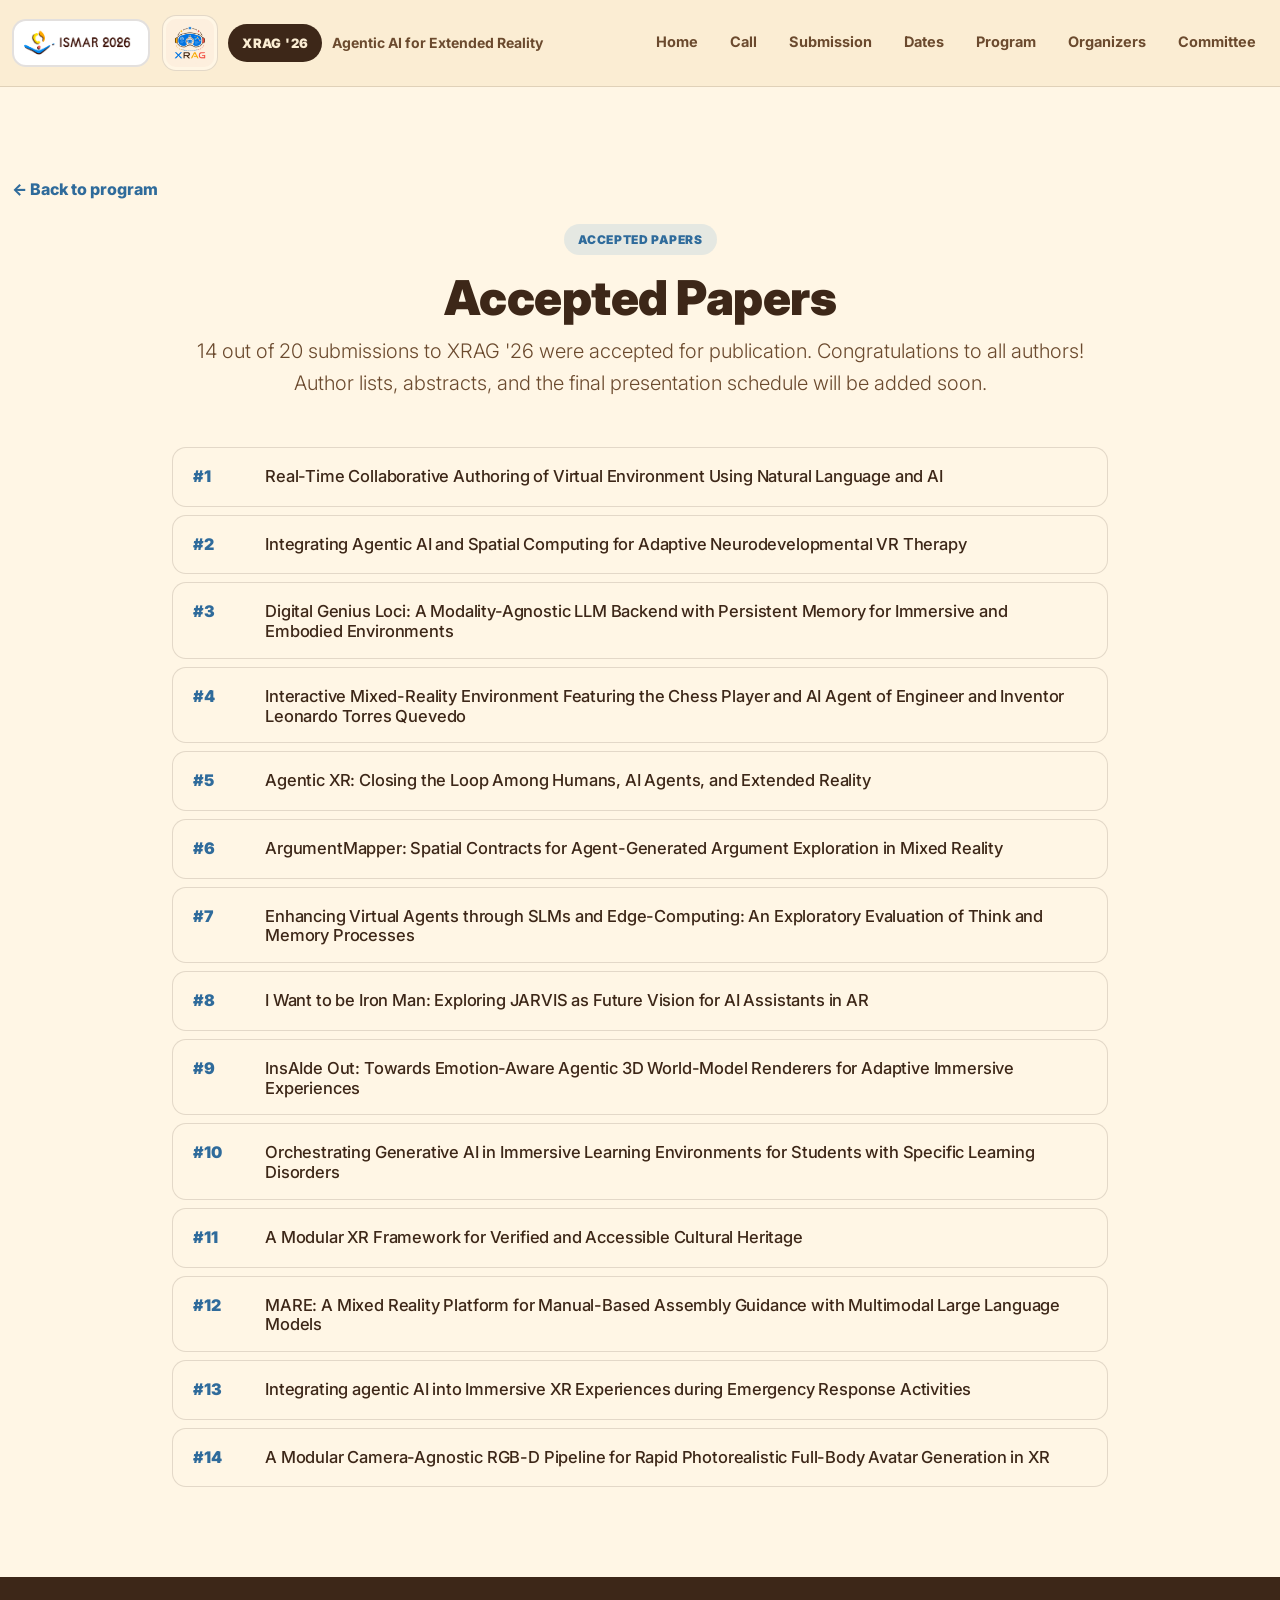
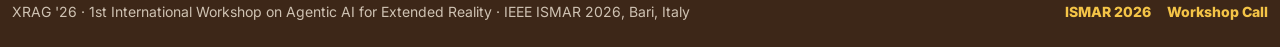
==== accepted-papers.html @ 52663f92 "update accepted papers page" ====
<!doctype html>
<html lang="en">
  <head>
    <meta charset="utf-8">
    <meta name="viewport" content="width=device-width, initial-scale=1">
    <meta name="description" content="XRAG '26 accepted papers.">
    <title>XRAG '26 — Accepted Papers</title>

    <link rel="icon"          type="image/png" href="assets/icon.png">
    <link rel="apple-touch-icon"                href="assets/icon.png">
    <link rel="shortcut icon" type="image/png" href="assets/icon.png">

    <link rel="preconnect" href="https://fonts.googleapis.com">
    <link rel="preconnect" href="https://fonts.gstatic.com" crossorigin>
    <link href="https://fonts.googleapis.com/css2?family=Inter:wght@400;500;700;800;900&display=swap" rel="stylesheet">

    <!-- Bootstrap 5 -->
    <link href="https://cdn.jsdelivr.net/npm/bootstrap@5.3.8/dist/css/bootstrap.min.css"
          rel="stylesheet"
          integrity="sha384-sRIl4kxILFvY47J16cr9ZwB07vP4J8+LH7qKQnuqkuIAvNWLzeN8tE5YBujZqJLB"
          crossorigin="anonymous">

    <link rel="stylesheet" href="styles.css">
  </head>
  <body data-nav-root="index.html">

    <!-- ============ NAVBAR ============ -->
    <nav class="navbar navbar-expand-lg sticky-top site-header">
      <div class="container-xxl">
        <a class="ismar-logo" href="https://www.ieeeismar.net/2026/" target="_blank" rel="noopener" aria-label="IEEE ISMAR 2026">
          <img src="assets/ismar2026.png" alt="ISMAR 2026">
        </a>
        <a class="navbar-brand brand" href="index.html#home">
          <img src="assets/icon.png" alt="" class="brand-icon" aria-hidden="true">
          <span class="brand-mark" data-bind="workshop.shortName">XRAG '26</span>
          <span class="brand-text d-none d-md-inline" data-bind="workshop.subtitle">Agentic AI for Extended Reality</span>
        </a>
        <button class="navbar-toggler" type="button"
                data-bs-toggle="collapse" data-bs-target="#siteNav"
                aria-controls="siteNav" aria-expanded="false" aria-label="Toggle navigation">
          <span class="navbar-toggler-icon"></span>
        </button>
        <div class="collapse navbar-collapse justify-content-lg-end" id="siteNav">
          <ul class="navbar-nav align-items-lg-center gap-lg-2" data-slot="nav"></ul>
        </div>
      </div>
    </nav>

    <main>
      <!-- ============ ACCEPTED PAPERS ============ -->
      <section id="accepted-papers" class="block paper">
        <div class="container-xxl">
          <a class="back-link" href="index.html#program" data-bind="acceptedPapers.backLabel">← Back to program</a>

          <div class="section-head text-center mx-auto mb-4 mb-md-5">
            <p class="section-kicker" data-bind="acceptedPapers.kicker">Accepted Papers</p>
            <h1 class="display-5 fw-black" data-bind="acceptedPapers.title"></h1>
            <p class="lead text-muted-ink" data-bind="acceptedPapers.intro"></p>
          </div>

          <div class="row justify-content-center">
            <div class="col-lg-9">
              <div class="papers-list d-grid gap-2" data-slot="acceptedPapers"></div>
            </div>
          </div>
        </div>
      </section>
    </main>

    <footer class="footer">
      <div class="container-xxl d-flex flex-column flex-md-row justify-content-between align-items-center gap-2">
        <p class="mb-0" data-bind="footer.text"></p>
        <div class="d-flex flex-wrap gap-3" data-slot="footerLinks"></div>
      </div>
    </footer>

    <script src="https://cdn.jsdelivr.net/npm/bootstrap@5.3.8/dist/js/bootstrap.bundle.min.js"
            integrity="sha384-FKyoEForCGlyvwx9Hj09JcYn3nv7wiPVlz7YYwJrWVcXK/BmnVDxM+D2scQbITxI"
            crossorigin="anonymous"></script>
    <script src="app.js"></script>
  </body>
</html>
---- styles.css ----
/* =========================================================
   XRAG '26 — theme layer on top of Bootstrap 5
   Layout = Bootstrap utilities + grid. This file only adds
   colors, spacing tweaks, and component-specific cosmetics.
   ========================================================= */

:root {
  --cream:        #fbedd3;
  --cream-deep:   #f7e3be;
  --paper:        #fff6e5;
  --ink:          #3d2718;
  --ink-soft:     #6b4a2e;
  --muted:        #8a6f55;
  --line:         rgba(61, 39, 24, 0.14);

  --blue:         #4a95cc;
  --blue-deep:    #2f6b9b;
  --red:          #e55b4a;
  --red-deep:     #c63a2b;
  --yellow:       #f4c447;
  --orange:       #e89146;

  --shadow:       0 24px 60px rgba(61, 39, 24, 0.14);
  --shadow-soft:  0 12px 30px rgba(61, 39, 24, 0.08);
  --radius:       22px;
  --radius-sm:    14px;

  /* Bootstrap overrides */
  --bs-body-bg:          var(--cream);
  --bs-body-color:       var(--ink);
  --bs-body-font-family: Inter, ui-sans-serif, system-ui, -apple-system, BlinkMacSystemFont, "Segoe UI", sans-serif;
  --bs-link-color:       var(--blue-deep);
  --bs-link-hover-color: var(--red-deep);
  --bs-border-color:     var(--line);
  --bs-border-radius:    var(--radius-sm);
  --bs-border-radius-lg: var(--radius);
}

body {
  background: var(--cream);
  color: var(--ink);
  line-height: 1.6;
}

h1, h2, h3, h4 { color: var(--ink); letter-spacing: -0.01em; }
.fw-black { font-weight: 900; }
.text-muted-ink { color: var(--ink-soft) !important; }
.text-accent    { color: var(--red-deep); }

/* === NAVBAR =========================================== */
.site-header {
  background: rgba(251, 237, 211, 0.94);
  backdrop-filter: blur(14px);
  border-bottom: 1px solid var(--line);
  padding: 10px 0;
}

.brand { display: inline-flex; align-items: center; gap: 10px; text-decoration: none; }

.ismar-logo {
  display: inline-flex;
  align-items: center;
  margin-right: 12px;
  width: 11%;
  min-width: 100px;
  max-width: 160px;
}

.ismar-logo img {
  width: 100%;
  height: auto;
  border-radius: 14px;
  background: #fff;
  border: 2px solid var(--line);
  padding: 5px 10px;
  object-fit: contain;
}

.brand-icon {
  width: 56px;
  height: 56px;
  border-radius: 14px;
  object-fit: contain;
  background: var(--paper);
  border: 1px solid var(--line);
  padding: 3px;
}

@media (max-width: 575.98px) {
  .brand-icon { width: 46px; height: 46px; border-radius: 12px; }
  .ismar-logo { margin-right: 8px; min-width: 84px; }
  .ismar-logo img { border-radius: 12px; padding: 4px 8px; }
}

.brand-mark {
  display: inline-grid;
  place-items: center;
  height: 38px;
  padding: 0 14px;
  border-radius: 999px;
  background: var(--ink);
  color: var(--cream);
  font-weight: 900;
  font-size: 13px;
  letter-spacing: 0.4px;
}

.brand-text { color: var(--ink-soft); font-weight: 700; font-size: 14px; }

.navbar-nav .nav-link {
  color: var(--ink-soft);
  font-weight: 700;
  font-size: 14.5px;
  padding: 8px 12px !important;
  border-bottom: 2px solid transparent;
  border-radius: 6px;
  transition: color 150ms, border-color 150ms, background 150ms;
}
.navbar-nav .nav-link:hover,
.navbar-nav .nav-link.active {
  color: var(--red-deep);
  border-bottom-color: var(--yellow);
}

.navbar-toggler {
  border-color: var(--line);
  padding: 6px 10px;
}
.navbar-toggler:focus { box-shadow: 0 0 0 .2rem rgba(74,149,204,.25); }

/* === HERO ============================================= */
.hero {
  position: relative;
  padding: clamp(80px, 11vw, 160px) 0 clamp(80px, 11vw, 160px);
  background: var(--cream);
  overflow: hidden;
  isolation: isolate;
  min-height: min(96vh, 880px);
  display: flex;
  align-items: center;
}

/* Banner image as full-opacity backdrop. The image already has an
   empty central area, so the hero text sits inside it without
   needing any fade / overlay. */
.hero-bg {
  position: absolute;
  inset: 0;
  z-index: 0;
  background-image: var(--hero-banner-url, url("assets/banner.png"));
  background-size: cover;
  background-position: center;
  background-repeat: no-repeat;
  pointer-events: none;
}

.hero-content { position: relative; z-index: 1; }

.hero-icon {
  display: block;
  width: clamp(96px, 11vw, 140px);
  height: auto;
  margin: 0 auto clamp(14px, 2vw, 22px);
  border-radius: 22px;
  background: var(--paper);
  border: 1px solid var(--line);
  padding: 6px;
  box-shadow: var(--shadow-soft);
}

@media (max-width: 575.98px) {
  .hero-icon { width: 84px; border-radius: 18px; padding: 5px; }
}

/* On tablet/mobile, take the banner out of the absolute backdrop
   and let it sit as a separate block at the top so it cannot overlap
   the text below it. */
@media (max-width: 991.98px) {
  .hero {
    display: block;
    padding: 0 0 clamp(36px, 7vw, 70px);
    min-height: auto;
    overflow: visible;
  }
  .hero-bg {
    position: relative;
    inset: auto;
    width: 100%;
    aspect-ratio: 16 / 9;
    background-size: contain;
    background-position: center;
    margin-bottom: clamp(18px, 4vw, 36px);
  }
  .hero .container-xxl {
    padding-left: clamp(14px, 4vw, 24px);
    padding-right: clamp(14px, 4vw, 24px);
  }
  /* Slightly tighter hero typography on mobile so it doesn't push to
     the edges of small screens */
  .hero h1 { font-size: clamp(40px, 12vw, 64px); }
  .hero .subtitle { font-size: clamp(18px, 4.5vw, 24px); }
  .hero .blurb { font-size: clamp(15px, 3.8vw, 18px); }
}

/* Even narrower phones — make the banner a bit more compact */
@media (max-width: 480px) {
  .hero-bg { aspect-ratio: 4 / 3; }
}

.eyebrow,
.section-kicker {
  display: inline-block;
  margin: 0 0 14px;
  padding: 6px 14px;
  border-radius: 999px;
  background: rgba(74, 149, 204, 0.14);
  color: var(--blue-deep);
  font-size: 12px;
  font-weight: 900;
  letter-spacing: 0.6px;
  text-transform: uppercase;
}

.hero h1 {
  line-height: 1.02;
  font-size: clamp(40px, 6vw, 84px);
  letter-spacing: -0.02em;
}

.hero .subtitle  { color: var(--red-deep); }
.hero .blurb     { color: var(--ink-soft); max-width: 780px; margin-left: auto; margin-right: auto; }

.snapshot span {
  padding: 8px 14px;
  border: 1px solid var(--line);
  border-radius: 999px;
  background: var(--paper);
  font-size: 13.5px;
  font-weight: 700;
  color: var(--ink);
}
.snapshot span b { color: var(--blue-deep); margin-right: 6px; font-weight: 800; }

/* Buttons (extend Bootstrap) */
.btn-xrag {
  display: inline-flex;
  align-items: center;
  justify-content: center;
  min-height: 46px;
  padding: 0 22px;
  border-radius: 999px;
  font-weight: 800;
  text-decoration: none;
  border: 1px solid transparent;
  transition: transform 160ms, box-shadow 160ms, background 160ms, color 160ms;
}
.btn-xrag:hover { transform: translateY(-2px); }

.btn-xrag.primary {
  background: var(--red);
  color: #fff;
  box-shadow: 0 14px 30px rgba(229, 91, 74, 0.32);
}
.btn-xrag.primary:hover { background: var(--red-deep); color: #fff; }

.btn-xrag.ghost {
  background: transparent;
  color: var(--ink);
  border-color: var(--ink);
}
.btn-xrag.ghost:hover { background: var(--ink); color: var(--cream); }

.btn-xrag.dark { background: var(--ink); color: var(--cream); }

/* === SECTION BLOCKS =================================== */
section.block {
  padding: clamp(56px, 7vw, 100px) 0;
}
section.block.alt   { background: var(--cream-deep); }
section.block.paper { background: var(--paper); }
section.block.ink   { background: var(--ink); color: var(--cream); }
section.block.ink h1, section.block.ink h2, section.block.ink h3 { color: var(--cream); }
section.block.ink p { color: rgba(255, 246, 229, 0.78); }
section.block.ink .section-kicker { background: rgba(244, 196, 71, 0.18); color: var(--yellow); }
section.block.ink .text-muted-ink { color: rgba(255, 246, 229, 0.7) !important; }

.section-head { max-width: 900px; }
.section-head h2 { font-size: clamp(28px, 4vw, 48px); line-height: 1.08; }

/* === ABOUT / Pillars ================================== */
.about-copy p { color: var(--ink-soft); font-size: 17px; }

.areas-header {
  max-width: 760px;
  padding-top: 30px;
  border-top: 1px dashed var(--line);
}
.areas-kicker {
  background: rgba(229, 91, 74, 0.16);
  color: var(--red-deep);
}
.areas-title {
  margin: 0 0 10px;
  font-size: clamp(22px, 2.6vw, 30px);
  font-weight: 900;
  color: var(--ink);
  letter-spacing: -0.01em;
}
.areas-intro {
  margin: 0;
  font-size: 16px;
}

.pillar {
  position: relative;
  padding: 26px;
  border-radius: var(--radius);
  background: var(--paper);
  border: 1px solid var(--line);
  box-shadow: var(--shadow-soft);
  height: 100%;
}
.pillar::before {
  content: "Research area";
  position: absolute;
  top: 14px;
  right: 14px;
  padding: 3px 9px;
  border-radius: 999px;
  background: rgba(74, 149, 204, 0.14);
  color: var(--blue-deep);
  font-size: 10.5px;
  font-weight: 800;
  letter-spacing: 0.6px;
  text-transform: uppercase;
}

.pillar .num {
  display: inline-block;
  margin-bottom: 12px;
  font-weight: 900;
  font-size: 14px;
  letter-spacing: 0.6px;
  color: var(--red);
}
.pillar h3 { font-size: 19px; margin: 0 0 10px; line-height: 1.25; }
.pillar p  { color: var(--ink-soft); margin: 0; font-size: 15px; line-height: 1.55; }

/* Per-card accent colors via :nth-child on the column wrapper */
[data-slot="pillars"] > div:nth-child(1) .pillar .num { color: var(--blue-deep); }
[data-slot="pillars"] > div:nth-child(2) .pillar .num { color: var(--red); }
[data-slot="pillars"] > div:nth-child(3) .pillar .num { color: var(--orange); }
[data-slot="pillars"] > div:nth-child(4) .pillar .num { color: var(--blue); }
[data-slot="pillars"] > div:nth-child(5) .pillar .num { color: var(--red-deep); }

/* === TOPIC CLOUD ====================================== */
.topic-cloud span {
  padding: 12px 18px;
  border-radius: 999px;
  background: var(--paper);
  border: 1px solid var(--line);
  color: var(--ink);
  font-weight: 700;
  font-size: 14.5px;
}
.topic-cloud span:nth-child(4n+1) { border-color: rgba(74, 149, 204, 0.5); }
.topic-cloud span:nth-child(4n+2) { border-color: rgba(229, 91, 74, 0.5);  }
.topic-cloud span:nth-child(4n+3) { border-color: rgba(244, 196, 71, 0.7); }
.topic-cloud span:nth-child(4n+4) { border-color: rgba(232, 145, 70, 0.6); }

/* === CFP (simple bullets) ============================= */
.cfp-simple { color: var(--ink); }
.cfp-simple .cfp-h {
  font-size: clamp(28px, 4vw, 44px);
  font-weight: 900;
  margin: 0 0 18px;
  color: var(--ink);
  letter-spacing: -0.01em;
}
.cfp-simple > p {
  color: var(--ink-soft);
  font-size: 17px;
  margin: 0 0 12px;
}
.cfp-bullets {
  list-style: none;
  padding: 0;
  margin: 6px 0 14px;
}
.cfp-bullets li {
  position: relative;
  padding: 6px 0 6px 26px;
  color: var(--ink-soft);
  font-size: 16px;
}
.cfp-bullets li::before {
  content: "";
  position: absolute;
  left: 6px;
  top: 14px;
  width: 8px;
  height: 8px;
  background: var(--ink);
}
.cfp-bullets li b { color: var(--ink); font-weight: 800; }

/* Springer VR best-paper announcement (News block) */
.cfp-news {
  padding-top: 24px;
  border-top: 1px dashed var(--line);
}
.news-badge {
  display: inline-block;
  margin: 0 0 12px;
  padding: 5px 14px;
  border-radius: 999px;
  background: var(--red);
  color: #fff;
  font-size: 12px;
  font-weight: 900;
  letter-spacing: 0.8px;
  text-transform: uppercase;
}
.news-title {
  margin: 0 0 8px;
  font-size: clamp(20px, 2.6vw, 28px);
  font-weight: 900;
  color: var(--ink);
  letter-spacing: -0.01em;
}
.news-text {
  margin: 0;
  font-size: 16px;
}

.cfp-springer {
  display: block;
  margin: 0 0 24px;
  border-radius: var(--radius);
  overflow: hidden;
  box-shadow: var(--shadow-soft);
  border: 1px solid var(--line);
  transition: transform 200ms ease, box-shadow 200ms ease;
}
.cfp-springer:hover {
  transform: translateY(-3px);
  box-shadow: var(--shadow);
}
.cfp-springer img {
  display: block;
  width: 100%;
  height: auto;
}

/* === TIMELINE ========================================= */
.dates-note {
  max-width: 720px;
  margin: 0 auto 28px;
  padding: 12px 18px;
  border-radius: var(--radius-sm);
  background: rgba(244, 196, 71, 0.22);
  color: var(--ink);
  font-size: 14.5px;
  text-align: center;
}

.timeline article {
  display: grid;
  grid-template-columns: 200px 1fr;
  gap: 18px;
  padding: 20px 24px;
  border-radius: var(--radius);
  background: var(--paper);
  border: 1px solid var(--line);
  border-left: 6px solid var(--orange);
  box-shadow: var(--shadow-soft);
}
.timeline article:nth-child(odd) { border-left-color: var(--blue); }
.timeline time { font-weight: 900; color: var(--red-deep); }
.timeline h3   { margin: 0 0 4px; font-size: 18px; }
.timeline p    { margin: 0; color: var(--ink-soft); font-size: 15px; }

@media (max-width: 575.98px) {
  .timeline article { grid-template-columns: 1fr; gap: 6px; padding: 16px 18px; }
}

/* === SUBMISSION ======================================= */
.card-soft {
  padding: 26px;
  border-radius: var(--radius);
  background: var(--paper);
  border: 1px solid var(--line);
  box-shadow: var(--shadow-soft);
}
.card-soft h3 { font-size: 19px; margin: 0 0 8px; }
.card-soft p, .card-soft li { color: var(--ink-soft); }
.card-soft li + li { margin-top: 6px; }
.card-soft a { color: var(--blue-deep); font-weight: 700; }

.submission-cta {
  display: inline-block;
  margin-top: 10px;
  padding: 10px 18px;
  border-radius: 999px;
  background: var(--ink);
  color: var(--cream) !important;
  text-decoration: none;
  font-weight: 800;
}
.submission-cta:hover { background: var(--red-deep); }

/* === PROGRAM ========================================== */
.program-list article {
  display: grid;
  grid-template-columns: 90px 1fr;
  gap: 16px;
  padding: 16px 20px;
  border-radius: var(--radius-sm);
  background: var(--paper);
  border: 1px solid var(--line);
}
.program-list time { font-weight: 900; color: var(--blue-deep); }
.program-list h3   { margin: 0; font-size: 16.5px; }
.program-list p    { margin: 4px 0 0; color: var(--ink-soft); font-size: 14.5px; }

.program-list .program-link {
  display: inline-block;
  margin-top: 6px;
  font-size: 13.5px;
  font-weight: 800;
  color: var(--red-deep);
  text-decoration: none;
}
.program-list .program-link:hover { text-decoration: underline; }

@media (max-width: 575.98px) {
  .program-list article { grid-template-columns: 70px 1fr; padding: 14px 16px; }
}

/* === ACCEPTED PAPERS =================================== */
.papers-list article {
  display: grid;
  grid-template-columns: 56px 1fr;
  align-items: baseline;
  gap: 16px;
  padding: 16px 20px;
  border-radius: var(--radius-sm);
  background: var(--paper);
  border: 1px solid var(--line);
}
.papers-list .paper-id { font-weight: 900; color: var(--blue-deep); }
.papers-list h3 { margin: 0; font-size: 16.5px; }

@media (max-width: 575.98px) {
  .papers-list article { grid-template-columns: 40px 1fr; padding: 14px 16px; }
}

/* === KEYNOTE SUB-PAGE ================================= */
.back-link {
  display: inline-block;
  margin-bottom: 22px;
  font-weight: 800;
  color: var(--blue-deep);
  text-decoration: none;
}
.back-link:hover { color: var(--red-deep); text-decoration: underline; }

.keynote-copy p { color: var(--ink-soft); font-size: 15.5px; }
.keynote-copy p:last-child { margin-bottom: 0; }

/* === PEOPLE =========================================== */
.person {
  border-radius: var(--radius);
  background: var(--paper);
  border: 1px solid var(--line);
  box-shadow: var(--shadow-soft);
  overflow: hidden;
  height: 100%;
  transition: transform 200ms, box-shadow 200ms;
}
.person:hover { transform: translateY(-4px); box-shadow: var(--shadow); }
.person img {
  width: 100%;
  aspect-ratio: 1 / 1;
  object-fit: cover;
  object-position: center top;
  background: var(--cream-deep);
  display: block;
}
.person .body { padding: 12px 14px 16px; }
.person-role {
  display: inline-block;
  margin-bottom: 4px;
  padding: 2px 8px;
  border-radius: 999px;
  background: rgba(74, 149, 204, 0.14);
  color: var(--blue-deep);
  font-size: 10.5px;
  font-weight: 800;
  letter-spacing: 0.4px;
  text-transform: uppercase;
}
.person h3    { margin: 0 0 2px; font-size: 15.5px; line-height: 1.25; }
.person .aff  { margin: 0 0 6px; color: var(--ink-soft); font-size: 12.5px; line-height: 1.35; }
.person a     { color: var(--blue-deep); font-weight: 700; font-size: 12px; word-break: break-all; }

/* === COMMITTEE ======================================== */
.committee-list li {
  padding: 8px 0;
  border-bottom: 1px dashed var(--line);
  color: var(--ink-soft);
  font-size: 15px;
}
.committee-list li b { color: var(--ink); }

/* === SPONSORS / Institutions grid =====================
   Flex layout so the last (incomplete) row is naturally
   centered. 5-up on desktop → 4-up on laptop → 3-up on
   tablet → 2-up on phone. */
.sponsor-grid {
  display: flex;
  flex-wrap: wrap;
  justify-content: center;
  gap: 16px;
  padding: 22px;
  border-radius: var(--radius);
  background: var(--paper);
  border: 1px solid var(--line);
}

.sponsor-tile {
  /* 5 columns by default (desktop ≥1200px) */
  flex: 0 0 calc((100% - 16px * 4) / 5);
  display: flex;
  flex-direction: column;
  align-items: center;
  justify-content: center;
  gap: 10px;
  min-height: 150px;
  padding: 18px 14px;
  border-radius: var(--radius-sm);
  background: var(--cream);
  border: 1px solid var(--line);
  color: var(--ink);
  text-decoration: none;
  text-align: center;
  transition: transform 200ms ease, box-shadow 200ms ease, border-color 200ms ease;
}
a.sponsor-tile:hover {
  transform: translateY(-3px);
  box-shadow: var(--shadow-soft);
  border-color: rgba(74, 149, 204, 0.45);
}

.sponsor-tile img {
  max-height: 70px;
  max-width: 85%;
  width: auto;
  object-fit: contain;
}

.sponsor-name {
  display: block;
  font-size: 12.5px;
  font-weight: 700;
  line-height: 1.3;
  color: var(--ink-soft);
}
.sponsor-name-only { font-size: 14px; color: var(--ink); }

/* 4-up on laptop */
@media (max-width: 1199.98px) {
  .sponsor-tile { flex: 0 0 calc((100% - 16px * 3) / 4); }
}
/* 3-up on tablet */
@media (max-width: 900px) {
  .sponsor-tile { flex: 0 0 calc((100% - 16px * 2) / 3); }
}
/* 2-up on phone */
@media (max-width: 575.98px) {
  .sponsor-grid { padding: 14px; gap: 10px; }
  .sponsor-tile {
    flex: 0 0 calc((100% - 10px) / 2);
    min-height: 120px;
    padding: 14px 10px;
  }
  .sponsor-tile img { max-height: 56px; }
}

/* === CONTACT ========================================== */
.contact-card {
  padding: 30px;
  border-radius: var(--radius);
  background: var(--paper);
  border: 1px solid var(--line);
  box-shadow: var(--shadow-soft);
}
.contact-email {
  display: inline-block;
  margin-top: 4px;
  font-size: 19px;
  font-weight: 800;
  color: var(--red-deep) !important;
  text-decoration: none;
  word-break: break-all;
}
.contact-email:hover { text-decoration: underline; }

/* === FOOTER =========================================== */
.footer {
  padding: 24px 0;
  background: var(--ink);
  color: rgba(255, 246, 229, 0.75);
  font-size: 14px;
}
.footer a { color: var(--yellow) !important; font-weight: 800; text-decoration: none; }
.footer a:hover { text-decoration: underline; }

/* === Mobile polish ==================================== */
@media (max-width: 991.98px) {
  .navbar-collapse {
    margin-top: 10px;
    padding: 10px;
    border-top: 1px solid var(--line);
  }
  .navbar-nav .nav-link { padding: 10px 4px !important; border-radius: 0; }
}

@media (max-width: 575.98px) {
  .hero h1 { font-size: clamp(34px, 11vw, 52px); }
  .btn-xrag { width: 100%; }
}
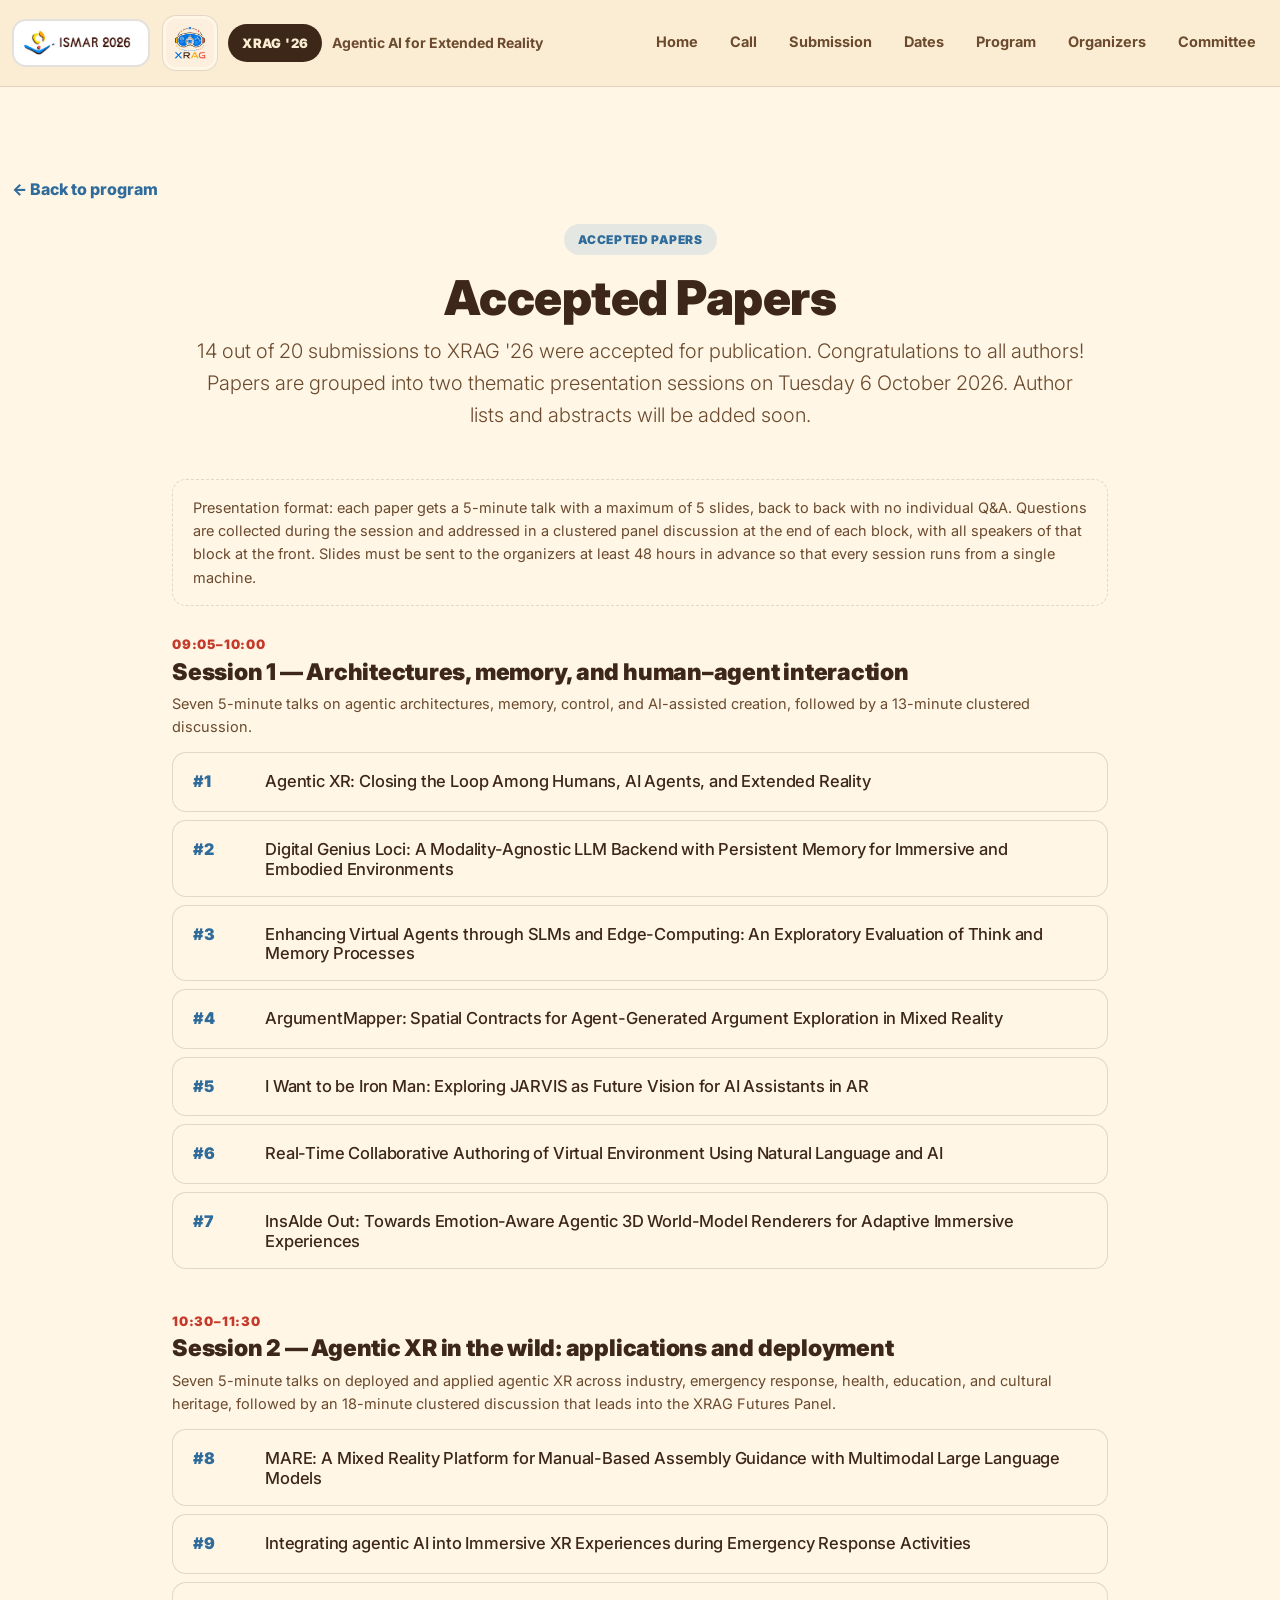
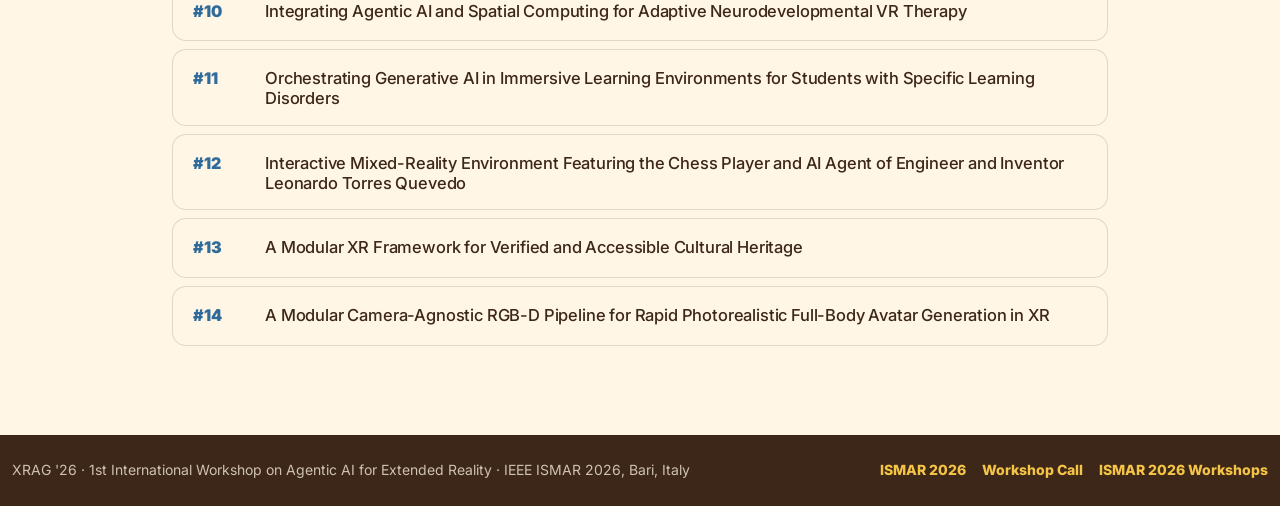
==== commit 8bde1f70: "split accepted papers into two thematic sessions - group the 14 accepted papers into Session 1 (09:0" ====
--- a/accepted-papers.html
+++ b/accepted-papers.html
@@ -60,6 +60,7 @@
 
           <div class="row justify-content-center">
             <div class="col-lg-9">
+              <p class="papers-format-note" data-slot="papersFormatNote"></p>
               <div class="papers-list d-grid gap-2" data-slot="acceptedPapers"></div>
             </div>
           </div>
--- a/styles.css
+++ b/styles.css
@@ -432,6 +432,15 @@
   margin: 0;
   font-size: 16px;
 }
+.news-link {
+  display: inline-block;
+  margin-top: 10px;
+  font-size: 14px;
+  font-weight: 800;
+  color: var(--red-deep);
+  text-decoration: none;
+}
+.news-link:hover { text-decoration: underline; }
 
 .cfp-springer {
   display: block;
@@ -550,6 +559,38 @@
 }
 .papers-list .paper-id { font-weight: 900; color: var(--blue-deep); }
 .papers-list h3 { margin: 0; font-size: 16.5px; }
+
+.papers-format-note {
+  margin: 0 0 28px;
+  padding: 16px 20px;
+  border-radius: var(--radius-sm);
+  border: 1px dashed var(--line);
+  color: var(--ink-soft);
+  font-size: 14.5px;
+}
+
+.paper-session + .paper-session { margin-top: 34px; }
+.paper-session-head { margin-bottom: 14px; }
+.paper-session-time {
+  margin: 0 0 4px;
+  font-weight: 900;
+  font-size: 13px;
+  letter-spacing: 0.8px;
+  text-transform: uppercase;
+  color: var(--red-deep);
+}
+.paper-session-title {
+  margin: 0;
+  font-size: clamp(19px, 2.2vw, 23px);
+  font-weight: 900;
+  color: var(--ink);
+  letter-spacing: -0.01em;
+}
+.paper-session-text {
+  margin: 6px 0 0;
+  font-size: 14.5px;
+  color: var(--ink-soft);
+}
 
 @media (max-width: 575.98px) {
   .papers-list article { grid-template-columns: 40px 1fr; padding: 14px 16px; }
